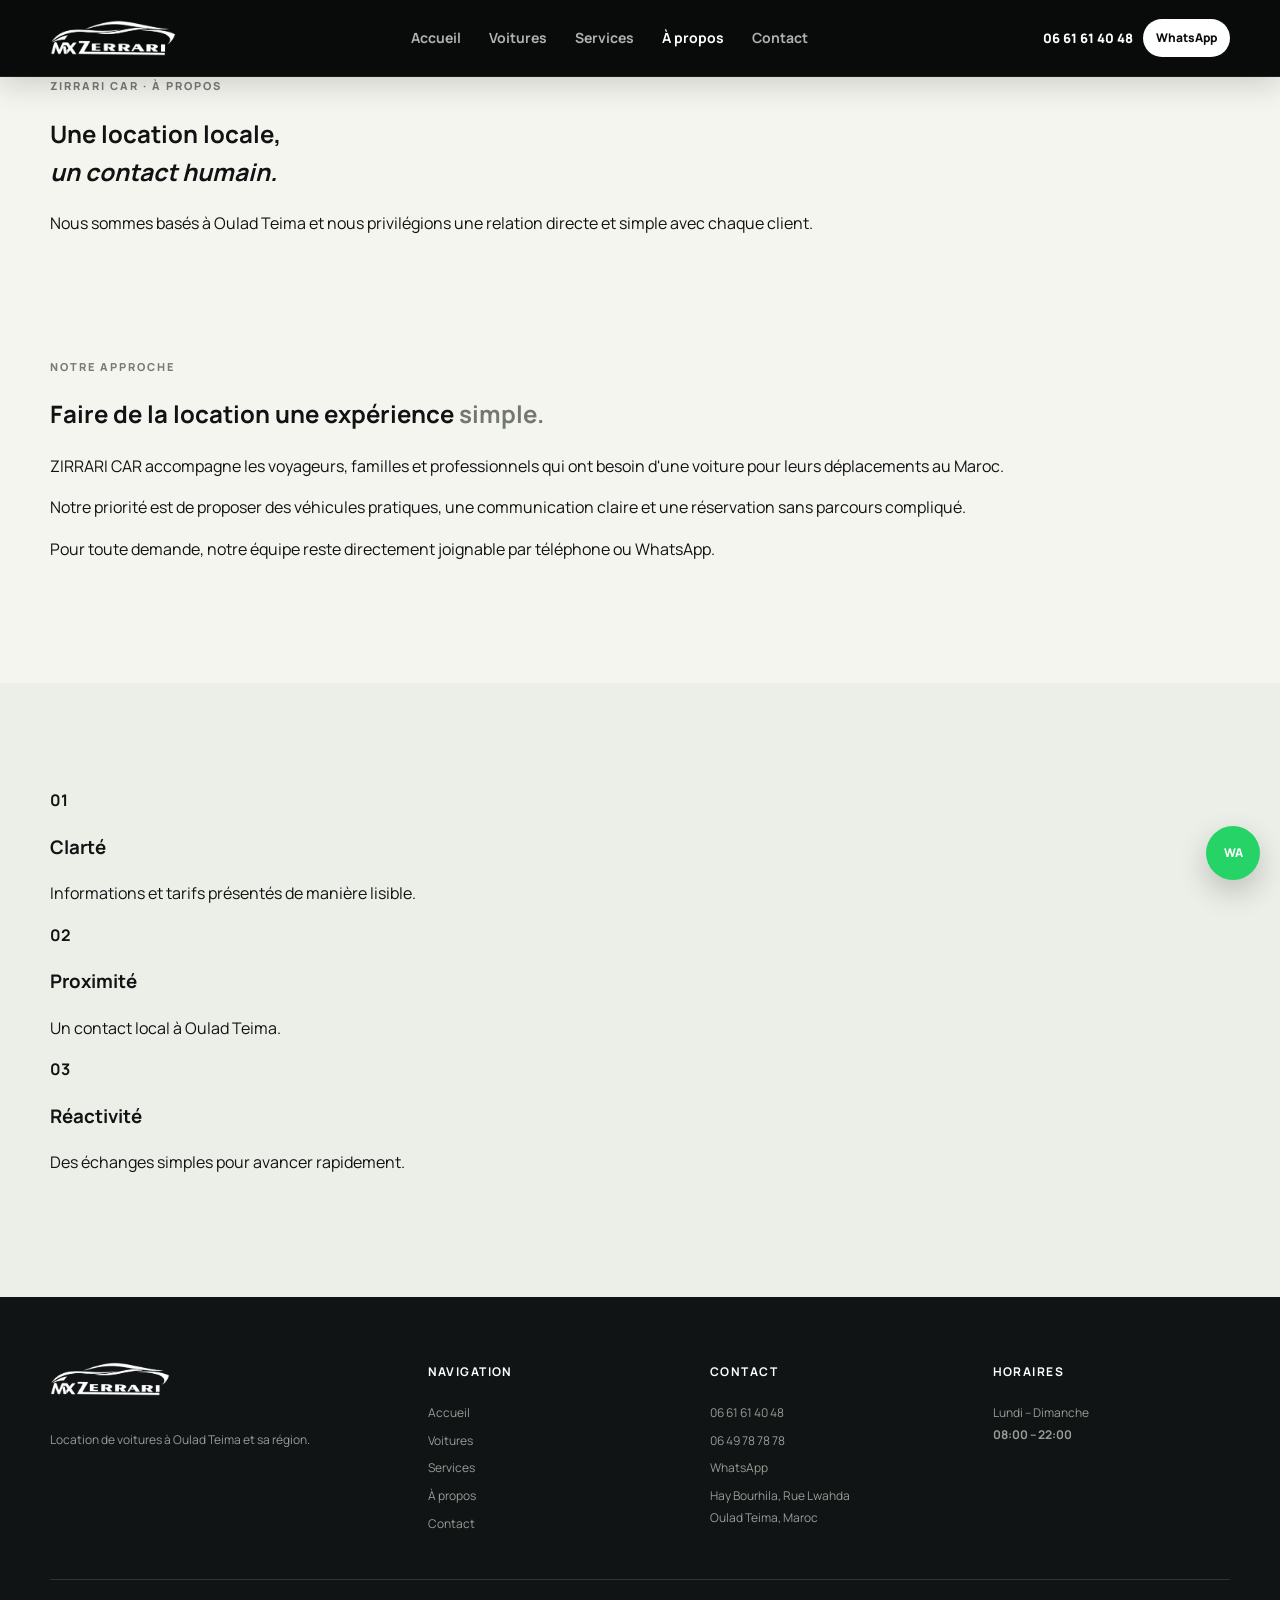
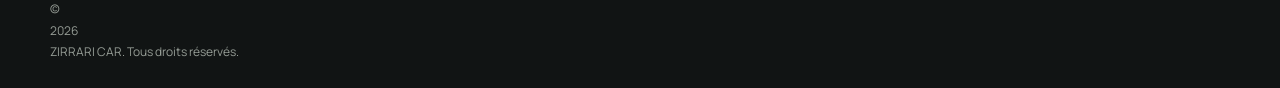
==== a-propos.html @ 87909e3c "Add a-propos.html for ZIRRARI CAR" ====
<!DOCTYPE html>
<html lang="fr"><head><meta charset="utf-8"><meta name="viewport" content="width=device-width,initial-scale=1"><title>ZIRRARI CAR | À propos</title><link rel="icon" href="images/logo.png"><link rel="preconnect" href="https://fonts.googleapis.com"><link rel="preconnect" href="https://fonts.gstatic.com" crossorigin><link href="https://fonts.googleapis.com/css2?family=Manrope:wght@400;500;600;700;800&display=swap" rel="stylesheet"><link rel="stylesheet" href="styles.css"></head>
<body><header class="site-header"><div class="container header-inner"><a class="brand" href="./"><img src="images/logo.png" alt="ZIRRARI CAR" class="logo-img"></a><nav class="nav" id="nav"><a href="./">Accueil</a><a href="voitures.html">Voitures</a><a href="services.html">Services</a><a class="active" href="a-propos.html">À propos</a><a href="contact.html">Contact</a></nav><div class="header-actions"><a class="header-phone" href="tel:+212661614048">06 61 61 40 48</a><a class="wa-mini" href="https://wa.me/212661614048">WhatsApp</a><button class="burger" id="burger" aria-label="Ouvrir le menu" aria-expanded="false"><span></span><span></span><span></span></button></div></div></header>
<main><section class="page-hero"><div class="container"><span class="eyebrow">ZIRRARI CAR · À PROPOS</span><h1>Une location locale,<br><em>un contact humain.</em></h1><p>Nous sommes basés à Oulad Teima et nous privilégions une relation directe et simple avec chaque client.</p></div></section><section class="section"><div class="container about-grid"><div><span class="eyebrow">NOTRE APPROCHE</span><h2>Faire de la location une expérience <em>simple.</em></h2></div><div class="about-copy"><p>ZIRRARI CAR accompagne les voyageurs, familles et professionnels qui ont besoin d'une voiture pour leurs déplacements au Maroc.</p><p>Notre priorité est de proposer des véhicules pratiques, une communication claire et une réservation sans parcours compliqué.</p><p>Pour toute demande, notre équipe reste directement joignable par téléphone ou WhatsApp.</p></div></div></section><section class="section section-soft"><div class="container values-grid"><article class="value-box"><strong>01</strong><h3>Clarté</h3><p>Informations et tarifs présentés de manière lisible.</p></article><article class="value-box"><strong>02</strong><h3>Proximité</h3><p>Un contact local à Oulad Teima.</p></article><article class="value-box"><strong>03</strong><h3>Réactivité</h3><p>Des échanges simples pour avancer rapidement.</p></article></div></section></main>
<footer class="footer"><div class="container footer-grid"><div><img src="images/logo.png" alt="ZIRRARI CAR" class="footer-logo"><p>Location de voitures à Oulad Teima et sa région.</p></div><div><h3>Navigation</h3><a href="./">Accueil</a><a href="voitures.html">Voitures</a><a href="services.html">Services</a><a href="a-propos.html">À propos</a><a href="contact.html">Contact</a></div><div><h3>Contact</h3><a href="tel:+212661614048">06 61 61 40 48</a><a href="tel:+212649787878">06 49 78 78 78</a><a href="https://wa.me/212661614048">WhatsApp</a><span>Hay Bourhila, Rue Lwahda<br>Oulad Teima, Maroc</span></div><div><h3>Horaires</h3><span>Lundi – Dimanche<br><strong>08:00 – 22:00</strong></span></div></div><div class="container footer-bottom"><span>© <span id="year"></span> ZIRRARI CAR. Tous droits réservés.</span></div></footer><a class="fab" href="https://wa.me/212661614048">WA</a><script src="script.js" defer></script></body></html>
---- styles.css ----
:root{--bg:#f5f5f0;--ink:#111313;--muted:#686d69;--card:#fff;--line:#dedfd9;--accent:#c7e84b;--dark:#101313;--max:1180px}*{box-sizing:border-box}html{scroll-behavior:smooth}body{margin:0;font-family:Manrope,Arial,sans-serif;color:var(--ink);background:var(--bg);line-height:1.6}a{color:inherit;text-decoration:none}.container{width:min(var(--max),calc(100% - 40px));margin:auto}.site-header{position:sticky;top:0;z-index:50;background:rgba(245,245,240,.9);backdrop-filter:blur(18px);border-bottom:1px solid rgba(17,19,19,.08)}.header-inner{height:76px;display:flex;align-items:center;justify-content:space-between;gap:24px}.logo-img{width:126px;height:auto;display:block}.nav{display:flex;align-items:center;gap:28px;font-size:14px;font-weight:700}.nav a{color:#5f6460;transition:.2s}.nav a:hover,.nav a.active{color:#111}.header-actions{display:flex;align-items:center;gap:10px}.header-phone{font-size:13px;font-weight:800}.wa-mini{padding:9px 13px;border-radius:999px;background:#111;color:#fff;font-size:12px;font-weight:800}.burger{display:none;border:0;background:transparent;padding:8px}.burger span{display:block;width:24px;height:2px;background:#111;margin:5px}.hero{position:relative;overflow:hidden;background:#e9ebe3;min-height:610px;display:flex;align-items:center}.hero-home:after{content:"";position:absolute;inset:auto -10% -190px;height:330px;background:#daddd3;border-radius:50%;z-index:0}.hero-grid{display:grid;grid-template-columns:48% 52%;align-items:center;position:relative;z-index:2}.hero-copy{padding:72px 0}.eyebrow{display:block;font-size:11px;letter-spacing:.18em;font-weight:800;color:#777c77;margin-bottom:15px}.hero h1{font-size:clamp(42px,5.2vw,76px);line-height:.99;letter-spacing:-.055em;margin:0 0 25px;max-width:700px}.hero h1 em,h2 em{font-style:normal;color:#73786f}.lead{font-size:17px;color:#606560;max-width:560px}.hero-cta{display:flex;gap:12px;flex-wrap:wrap;margin-top:30px}.btn{display:inline-flex;align-items:center;justify-content:center;gap:8px;min-height:48px;padding:0 20px;border-radius:10px;border:1px solid transparent;font-size:13px;font-weight:800;cursor:pointer;transition:transform .2s,background .2s}.btn:hover{transform:translateY(-2px)}.btn-primary{background:#111;color:#fff}.btn-primary:hover{background:#292d2b}.btn-outline{border-color:#aeb2ab;color:#111;background:rgba(255,255,255,.25)}.btn-dark{background:#111;color:#fff}.trust-row{display:flex;gap:18px;flex-wrap:wrap;margin-top:28px;color:#6a706a;font-size:11px;font-weight:700}.hero-visual{height:520px;display:flex;align-items:center;justify-content:center;position:relative}.hero-image-wrap{width:100%;position:relative;z-index:2}.hero-car-img{width:100%;height:auto;max-height:420px;object-fit:contain;display:block;filter:drop-shadow(0 25px 25px rgba(0,0,0,.18));animation:float 5s ease-in-out infinite}.hero-glow{position:absolute;width:420px;height:420px;border-radius:50%;background:rgba(255,255,255,.75);filter:blur(2px)}.hero-badge{position:absolute;right:4%;bottom:60px;z-index:3;background:#fff;padding:14px 18px;border-radius:14px;box-shadow:0 18px 45px rgba(0,0,0,.12)}.hero-badge strong,.hero-badge span{display:block}.hero-badge strong{font-size:14px}.hero-badge span{font-size:10px;color:#747974;margin-top:2px}.booking-bar-section{position:relative;z-index:5;margin-top:-42px}.booking-bar{background:#fff;border:1px solid #e0e1db;border-radius:18px;box-shadow:0 18px 50px rgba(20,25,20,.12);padding:20px;display:grid;grid-template-columns:210px 1fr;gap:20px;align-items:center}.booking-intro strong{font-size:17px}.booking-form{display:grid;grid-template-columns:1fr 1fr 1fr auto;gap:10px}.field{display:flex;flex-direction:column;gap:6px}.field label{font-size:10px;text-transform:uppercase;letter-spacing:.08em;font-weight:800;color:#777b77}.field input,.field select,.field textarea{width:100%;border:1px solid #d9dad4;background:#fafaf7;border-radius:9px;min-height:46px;padding:0 12px;font:inherit;font-size:13px;color:#222;outline:none}.field textarea{padding-top:12px}.section{padding:105px 0}.section-soft{background:#eceee8}.section-dark{background:#111414;color:#fff}.section-head{margin-bottom:38px}.section-head-row{display:flex;justify-content:space-between;align-items:end;gap:30px}.section-head h2{font-size:clamp(34px,4vw,56px);line-height:1.02;letter-spacing:-.045em;margin:0 0 12px}.section-head p{color:#747974;margin:0}.center{text-align:center}.text-link{font-weight:800;font-size:13px;border-bottom:1px solid #999;padding-bottom:5px}.car-grid{display:grid;grid-template-columns:repeat(3,1fr);gap:18px}.car-card{background:#fff;border:1px solid #e1e2dc;border-radius:18px;overflow:hidden;transition:.25s;box-shadow:0 5px 20px rgba(0,0,0,.03)}.car-card:hover{transform:translateY(-5px);box-shadow:0 18px 40px rgba(0,0,0,.09)}.car-media{height:245px;background:#eef0e9;position:relative;display:flex;align-items:center;justify-content:center;overflow:hidden}.car-media img{width:100%;height:100%;object-fit:contain;padding:18px;display:block}.badge{position:absolute;top:14px;left:14px;background:#111;color:#fff;border-radius:999px;padding:6px 9px;font-size:9px;font-weight:800}.car-body{padding:20px}.car-body h3{font-size:21px;margin:0 0 13px;letter-spacing:-.02em}.specs{display:flex;flex-wrap:wrap;gap:8px;list-style:none;padding:0;margin:0 0 22px}.specs li{font-size:10px;color:#777c77;background:#f1f2ed;border-radius:999px;padding:6px 9px}.ic{width:15px;height:15px;fill:none;stroke:currentColor;stroke-width:1.8;vertical-align:middle}.car-foot{display:flex;align-items:end;justify-content:space-between;gap:10px;border-top:1px solid #ecece7;padding-top:16px}.price{margin:0;font-size:12px}.price strong{font-size:21px}.price span{color:#777}.total{font-size:10px;color:#777;margin:3px 0 0}.results{margin:16px 0 0;font-size:12px;color:#777}.results button{border:0;background:none;text-decoration:underline;cursor:pointer}.feature-grid{display:grid;grid-template-columns:repeat(4,1fr);gap:14px}.feature-card{background:#fff;border:1px solid #dedfd9;border-radius:16px;padding:25px;min-height:210px}.feature-num{font-size:11px;font-weight:800;color:#9da19a;margin-bottom:40px}.feature-card h3{font-size:18px;margin:0 0 8px}.feature-card p{font-size:13px;color:#707570;margin:0}.split-process{display:grid;grid-template-columns:38% 1fr;gap:100px}.section-dark .eyebrow{color:#929891}.section-dark h2{font-size:clamp(36px,4.5vw,58px);line-height:1;letter-spacing:-.04em}.section-dark p{color:#a4aaa4}.steps{list-style:none;margin:0;padding:0}.steps li{display:grid;grid-template-columns:54px 1fr;gap:20px;padding:22px 0;border-top:1px solid #333837}.steps li:last-child{border-bottom:1px solid #333837}.steps li>span{color:#c7e84b;font-size:12px;font-weight:800}.steps h3{margin:0 0 4px;font-size:18px}.steps p{margin:0;font-size:13px}.review-grid{display:grid;grid-template-columns:repeat(3,1fr);gap:16px}.review-card{background:#fff;border:1px solid #e1e2dc;border-radius:16px;padding:25px}.stars{letter-spacing:3px;font-size:12px;margin-bottom:18px}.review-card p{font-size:14px;color:#606560;min-height:75px}.review-card strong,.review-card span{display:block}.review-card strong{font-size:13px}.review-card span{font-size:11px;color:#888}.cta-section{padding:30px 0 100px}.cta-box{background:#c7e84b;border-radius:22px;padding:45px 50px;display:flex;justify-content:space-between;align-items:center;gap:30px}.cta-box h2{font-size:clamp(28px,4vw,46px);line-height:1.05;letter-spacing:-.04em;margin:0;max-width:650px}.footer{background:#111414;color:#fff;padding:65px 0 25px}.footer-grid{display:grid;grid-template-columns:1.4fr 1fr 1fr 1fr;gap:45px}.footer-logo{width:120px;filter:brightness(0) invert(1);margin-bottom:15px}.footer p,.footer a,.footer span{display:block;color:#969d96;font-size:12px;line-height:1.8}.footer h3{font-size:12px;text-transform:uppercase;letter-spacing:.12em;margin:0 0 15px}.footer a:hover{color:#c7e84b}.footer-grid>div{display:flex;flex-direction:column;gap:6px}.footer-bottom{border-top:1px solid #303432;margin-top:45px;padding-top:18px;display:flex;justify-content:space-between;color:#747a74;font-size:10px}.fab{position:fixed;right:20px;bottom:20px;width:54px;height:54px;border-radius:50%;background:#25d366;color:#fff;display:flex;align-items:center;justify-content:center;font-size:12px;font-weight:900;box-shadow:0 12px 30px rgba(0,0,0,.2);z-index:40}.reveal{opacity:0;transform:translateY(18px);transition:opacity .65s ease,transform .65s ease}.reveal.visible{opacity:1;transform:none}.reveal-delay{transition-delay:.12s}@keyframes float{0%,100%{transform:translateY(0)}50%{transform:translateY(-9px)}}@media(max-width:900px){.nav{gap:15px}.header-phone{display:none}.booking-bar{grid-template-columns:1fr}.car-grid,.review-grid{grid-template-columns:repeat(2,1fr)}.feature-grid{grid-template-columns:repeat(2,1fr)}.split-process{grid-template-columns:1fr;gap:45px}.footer-grid{grid-template-columns:repeat(2,1fr)}}@media(max-width:700px){.container{width:min(100% - 28px,var(--max))}.header-inner{height:68px}.burger{display:block}.nav{position:absolute;top:68px;left:14px;right:14px;background:#fff;border:1px solid #ddd;border-radius:14px;padding:10px;display:none;flex-direction:column;align-items:stretch;box-shadow:0 18px 40px rgba(0,0,0,.12)}.nav.open{display:flex}.nav a{padding:12px}.wa-mini{display:none}.hero{min-height:auto}.hero-grid{grid-template-columns:1fr}.hero-copy{padding:65px 0 20px}.hero h1{font-size:48px}.hero-visual{height:300px}.hero-car-img{max-height:260px}.hero-badge{bottom:10px;right:0}.booking-bar-section{margin-top:-20px}.booking-form{grid-template-columns:1fr 1fr}.booking-form .btn{grid-column:1/-1}.section{padding:75px 0}.section-head-row{align-items:start;flex-direction:column}.car-grid,.review-grid,.feature-grid,.footer-grid{grid-template-columns:1fr}.car-media{height:230px}.cta-box{padding:30px 24px;align-items:flex-start;flex-direction:column}.footer-bottom{flex-direction:column;gap:6px}.trust-row{gap:10px;font-size:10px}}
/* HRS CAR cinematic hero motion */
.hero-home{isolation:isolate;background:radial-gradient(circle at 72% 48%,rgba(255,255,255,.96) 0 13%,rgba(255,255,255,0) 39%),linear-gradient(120deg,#eef0e9 0%,#e5e8df 52%,#dfe3d8 100%)}
.hero-home:before{content:"";position:absolute;inset:0;background-image:linear-gradient(rgba(17,19,19,.045) 1px,transparent 1px),linear-gradient(90deg,rgba(17,19,19,.045) 1px,transparent 1px);background-size:72px 72px;mask-image:linear-gradient(to right,rgba(0,0,0,.65),transparent 76%);pointer-events:none;animation:gridDrift 18s linear infinite}
 .hero-home:after{background:linear-gradient(90deg,rgba(255,255,255,0),rgba(255,255,255,.72),rgba(255,255,255,0));height:1px;bottom:21%;left:15%;right:15%;border-radius:0;transform:translateX(-35%);animation:lightSweep 8s ease-in-out infinite;z-index:1}
.hero-shape{position:absolute;border-radius:50%;pointer-events:none;filter:blur(1px);z-index:0}.hero-shape-one{width:360px;height:360px;right:14%;top:-120px;background:rgba(199,232,75,.18);animation:orbFloat 9s ease-in-out infinite}.hero-shape-two{width:180px;height:180px;left:5%;bottom:34px;border:1px solid rgba(17,19,19,.09);background:rgba(255,255,255,.26);animation:orbFloat 7s ease-in-out infinite reverse}
.hero-copy{animation:heroTextIn .85s cubic-bezier(.2,.75,.2,1) both}.hero-visual{animation:heroVisualIn 1s cubic-bezier(.2,.75,.2,1) .08s both}.hero-image-wrap{transform-origin:center center;animation:carBreath 6s ease-in-out 1s infinite}.hero-glow{animation:glowPulse 4.5s ease-in-out infinite}.hero-badge{animation:badgeFloat 5s ease-in-out 1.2s infinite}.hero-cta .btn{position:relative;overflow:hidden}.hero-cta .btn:after{content:"";position:absolute;top:-40%;left:-60%;width:35%;height:180%;background:rgba(255,255,255,.25);transform:rotate(18deg);animation:buttonSheen 5.5s ease-in-out 2.2s infinite}.trust-row span{transition:transform .25s ease}.trust-row span:hover{transform:translateY(-2px)}
@keyframes heroTextIn{from{opacity:0;transform:translateY(28px)}to{opacity:1;transform:translateY(0)}}@keyframes heroVisualIn{from{opacity:0;transform:translateX(36px) scale(.96)}to{opacity:1;transform:translateX(0) scale(1)}}@keyframes carBreath{0%,100%{transform:translateY(0) scale(1)}50%{transform:translateY(-5px) scale(1.012)}}@keyframes glowPulse{0%,100%{transform:scale(.94);opacity:.64}50%{transform:scale(1.06);opacity:.88}}@keyframes badgeFloat{0%,100%{transform:translateY(0)}50%{transform:translateY(-7px)}}@keyframes orbFloat{0%,100%{transform:translate3d(0,0,0)}50%{transform:translate3d(15px,16px,0)}}@keyframes gridDrift{from{background-position:0 0,0 0}to{background-position:72px 36px,36px 72px}}@keyframes lightSweep{0%,22%{opacity:0;transform:translateX(-45%)}43%,64%{opacity:.8;transform:translateX(45%)}85%,100%{opacity:0;transform:translateX(115%)}}@keyframes buttonSheen{0%,60%{left:-70%}80%,100%{left:140%}}
@media(max-width:700px){.hero-home:before{background-size:48px 48px;mask-image:linear-gradient(to bottom,rgba(0,0,0,.5),transparent 62%)}.hero-shape-one{width:220px;height:220px;right:-80px;top:40px}.hero-shape-two{width:110px;height:110px;left:-35px;bottom:20px}.hero-home:after{bottom:29%;inset-left:10%;inset-right:10%}}
@media(prefers-reduced-motion:reduce){html{scroll-behavior:auto}.hero-home:before,.hero-home:after,.hero-shape-one,.hero-shape-two,.hero-copy,.hero-visual,.hero-image-wrap,.hero-car-img,.hero-glow,.hero-badge,.hero-cta .btn:after{animation:none!important}.reveal{transition:none}}

/* === ZIRRARI CAR visual update === */
.site-header{background:#090b0b;border-bottom:1px solid rgba(255,255,255,.08);box-shadow:0 8px 30px rgba(0,0,0,.16)}
.nav a{color:rgba(255,255,255,.68)}.nav a:hover,.nav a.active{color:#fff}.header-phone{color:#fff}.logo-img{filter:brightness(0) invert(1);transition:transform .25s ease,filter .25s ease}.brand:hover .logo-img{transform:scale(1.025)}.wa-mini{background:#fff;color:#0b0d0d}.burger span{background:#fff}
.car-card{background:#111414;color:#fff;border-color:#2b302d;box-shadow:0 8px 26px rgba(0,0,0,.07)}.car-card:hover{box-shadow:0 22px 50px rgba(0,0,0,.2);border-color:#414740}.car-media{background:linear-gradient(145deg,#191c1b,#0e1010);border-bottom:1px solid #292d2b}.car-media img{filter:drop-shadow(0 20px 16px rgba(0,0,0,.3));transition:transform .45s cubic-bezier(.2,.75,.2,1);padding:14px}.car-card:hover .car-media img{transform:scale(1.055)}.car-body h3{color:#fff}.specs li{background:#232724;color:#c6cbc5}.car-foot{border-top-color:#2a2f2c}.price strong{color:#fff}.price span,.total{color:#9da49d}.badge{background:#c7e84b;color:#111}.car-card .btn-dark{background:#fff;color:#111}.car-card .btn-dark:hover{background:#c7e84b}
.hero-image-wrap{position:relative;will-change:transform}.hero-car-img{position:relative;z-index:3;animation:carDrive 6s cubic-bezier(.45,.05,.55,.95) infinite}.hero-road{position:absolute;left:4%;right:3%;bottom:57px;height:48px;z-index:1;overflow:hidden;transform:perspective(160px) rotateX(55deg);transform-origin:bottom;background:linear-gradient(to bottom,transparent 0 35%,rgba(17,19,19,.07) 36% 38%,transparent 39%)}.hero-road span{position:absolute;width:90px;height:4px;border-radius:999px;background:rgba(17,19,19,.18);right:-120px;animation:roadMove 1.15s linear infinite}.hero-road span:nth-child(1){top:20px}.hero-road span:nth-child(2){top:30px;animation-delay:.35s}.hero-road span:nth-child(3){top:40px;animation-delay:.7s}.hero-road span:nth-child(4){top:10px;animation-delay:.95s}.speed-line{position:absolute;height:2px;border-radius:999px;background:rgba(17,19,19,.13);z-index:2;right:18%;opacity:0}.speed-line-1{width:105px;top:42%;animation:speedTrail 2s ease-out 1s infinite}.speed-line-2{width:70px;top:49%;right:13%;animation:speedTrail 2s ease-out 1.35s infinite}.speed-line-3{width:44px;top:56%;right:22%;animation:speedTrail 2s ease-out 1.7s infinite}
@keyframes carDrive{0%,10%{transform:translateX(0)}25%{transform:translateX(7px)}40%{transform:translateX(-5px)}55%{transform:translateX(5px)}70%{transform:translateX(-3px)}90%,100%{transform:translateX(0)}}@keyframes roadMove{from{transform:translateX(0);opacity:0}15%{opacity:.75}to{transform:translateX(-520px);opacity:0}}@keyframes speedTrail{0%{transform:translateX(35px);opacity:0}20%{opacity:.7}100%{transform:translateX(-140px);opacity:0}}
.map-section{padding:25px 0 105px;background:#f5f5f0}.map-head{margin-bottom:25px}.map-card{position:relative;height:420px;border-radius:20px;overflow:hidden;background:#dfe2dc;border:1px solid #d5d8d1;box-shadow:0 18px 50px rgba(0,0,0,.1)}.map-card iframe{width:100%;height:100%;border:0;display:block;filter:saturate(.8) contrast(.96)}.map-overlay{position:absolute;left:18px;bottom:18px;background:rgba(17,20,20,.92);color:#fff;padding:14px 17px;border-radius:12px;box-shadow:0 10px 25px rgba(0,0,0,.18)}.map-overlay strong,.map-overlay span{display:block}.map-overlay strong{font-size:13px}.map-overlay span{font-size:10px;color:#aab0aa;margin-top:2px}
@media(max-width:700px){.nav{background:#0d1010;border-color:#252a27}.nav a{color:rgba(255,255,255,.78)}.nav a:hover,.nav a.active{color:#fff}.hero-road{bottom:42px;left:0;right:0}.hero-car-img{animation-duration:5s}.map-card{height:330px}.map-overlay{left:12px;right:12px;bottom:12px}.speed-line{right:12%}}
@media(prefers-reduced-motion:reduce){.hero-car-img,.hero-road span,.speed-line{animation:none!important}.car-card:hover .car-media img{transform:none}}
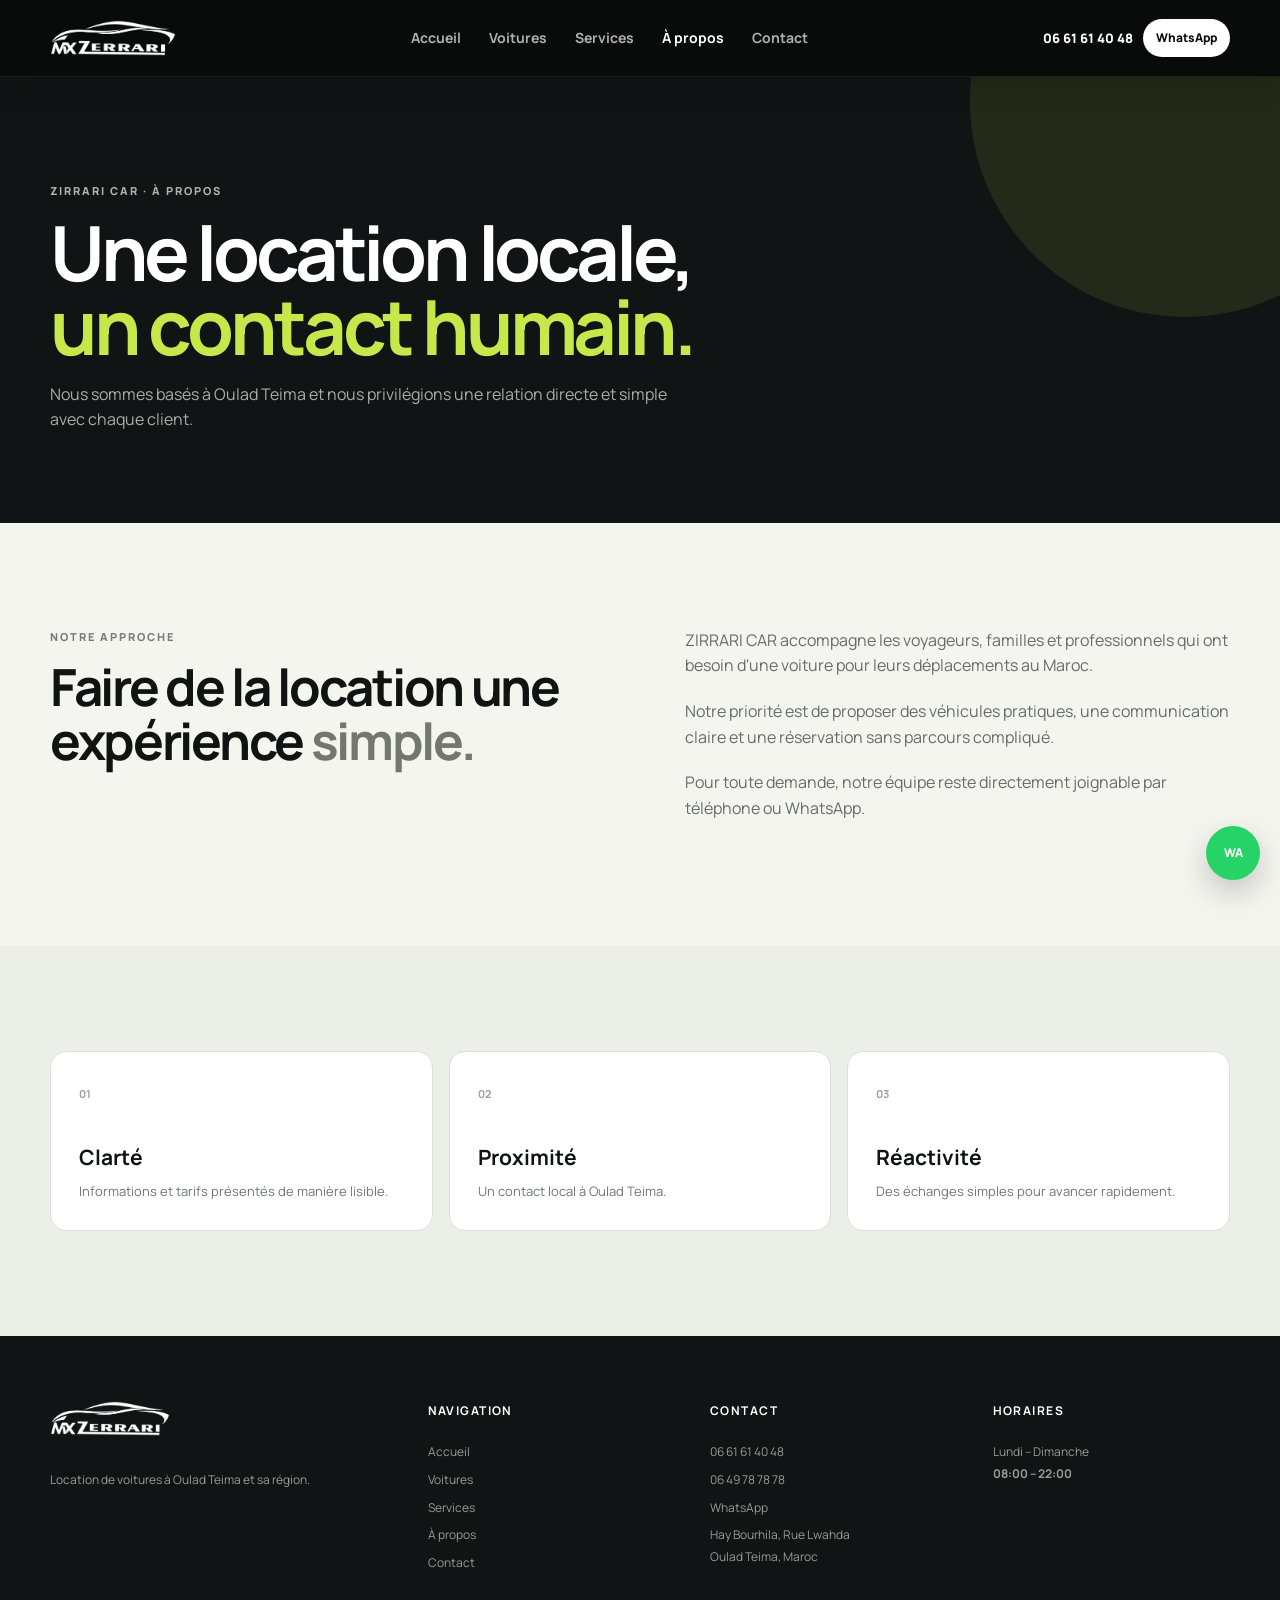
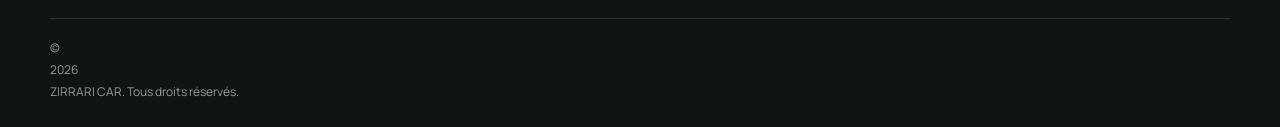
==== commit b0e20bd6: "Force fresh CSS and JS assets for GitHub Pages" ====
--- a/a-propos.html
+++ b/a-propos.html
@@ -1,5 +1,5 @@
 <!DOCTYPE html>
-<html lang="fr"><head><meta charset="utf-8"><meta name="viewport" content="width=device-width,initial-scale=1"><title>ZIRRARI CAR | À propos</title><link rel="icon" href="images/logo.png"><link rel="preconnect" href="https://fonts.googleapis.com"><link rel="preconnect" href="https://fonts.gstatic.com" crossorigin><link href="https://fonts.googleapis.com/css2?family=Manrope:wght@400;500;600;700;800&display=swap" rel="stylesheet"><link rel="stylesheet" href="styles.css"></head>
+<html lang="fr"><head><meta charset="utf-8"><meta name="viewport" content="width=device-width,initial-scale=1"><title>ZIRRARI CAR | À propos</title><link rel="icon" href="images/logo.png"><link rel="preconnect" href="https://fonts.googleapis.com"><link rel="preconnect" href="https://fonts.gstatic.com" crossorigin><link href="https://fonts.googleapis.com/css2?family=Manrope:wght@400;500;600;700;800&display=swap" rel="stylesheet"><link rel="stylesheet" href="styles.css?v=20261002"></head>
 <body><header class="site-header"><div class="container header-inner"><a class="brand" href="./"><img src="images/logo.png" alt="ZIRRARI CAR" class="logo-img"></a><nav class="nav" id="nav"><a href="./">Accueil</a><a href="voitures.html">Voitures</a><a href="services.html">Services</a><a class="active" href="a-propos.html">À propos</a><a href="contact.html">Contact</a></nav><div class="header-actions"><a class="header-phone" href="tel:+212661614048">06 61 61 40 48</a><a class="wa-mini" href="https://wa.me/212661614048">WhatsApp</a><button class="burger" id="burger" aria-label="Ouvrir le menu" aria-expanded="false"><span></span><span></span><span></span></button></div></div></header>
 <main><section class="page-hero"><div class="container"><span class="eyebrow">ZIRRARI CAR · À PROPOS</span><h1>Une location locale,<br><em>un contact humain.</em></h1><p>Nous sommes basés à Oulad Teima et nous privilégions une relation directe et simple avec chaque client.</p></div></section><section class="section"><div class="container about-grid"><div><span class="eyebrow">NOTRE APPROCHE</span><h2>Faire de la location une expérience <em>simple.</em></h2></div><div class="about-copy"><p>ZIRRARI CAR accompagne les voyageurs, familles et professionnels qui ont besoin d'une voiture pour leurs déplacements au Maroc.</p><p>Notre priorité est de proposer des véhicules pratiques, une communication claire et une réservation sans parcours compliqué.</p><p>Pour toute demande, notre équipe reste directement joignable par téléphone ou WhatsApp.</p></div></div></section><section class="section section-soft"><div class="container values-grid"><article class="value-box"><strong>01</strong><h3>Clarté</h3><p>Informations et tarifs présentés de manière lisible.</p></article><article class="value-box"><strong>02</strong><h3>Proximité</h3><p>Un contact local à Oulad Teima.</p></article><article class="value-box"><strong>03</strong><h3>Réactivité</h3><p>Des échanges simples pour avancer rapidement.</p></article></div></section></main>
-<footer class="footer"><div class="container footer-grid"><div><img src="images/logo.png" alt="ZIRRARI CAR" class="footer-logo"><p>Location de voitures à Oulad Teima et sa région.</p></div><div><h3>Navigation</h3><a href="./">Accueil</a><a href="voitures.html">Voitures</a><a href="services.html">Services</a><a href="a-propos.html">À propos</a><a href="contact.html">Contact</a></div><div><h3>Contact</h3><a href="tel:+212661614048">06 61 61 40 48</a><a href="tel:+212649787878">06 49 78 78 78</a><a href="https://wa.me/212661614048">WhatsApp</a><span>Hay Bourhila, Rue Lwahda<br>Oulad Teima, Maroc</span></div><div><h3>Horaires</h3><span>Lundi – Dimanche<br><strong>08:00 – 22:00</strong></span></div></div><div class="container footer-bottom"><span>© <span id="year"></span> ZIRRARI CAR. Tous droits réservés.</span></div></footer><a class="fab" href="https://wa.me/212661614048">WA</a><script src="script.js" defer></script></body></html>+<footer class="footer"><div class="container footer-grid"><div><img src="images/logo.png" alt="ZIRRARI CAR" class="footer-logo"><p>Location de voitures à Oulad Teima et sa région.</p></div><div><h3>Navigation</h3><a href="./">Accueil</a><a href="voitures.html">Voitures</a><a href="services.html">Services</a><a href="a-propos.html">À propos</a><a href="contact.html">Contact</a></div><div><h3>Contact</h3><a href="tel:+212661614048">06 61 61 40 48</a><a href="tel:+212649787878">06 49 78 78 78</a><a href="https://wa.me/212661614048">WhatsApp</a><span>Hay Bourhila, Rue Lwahda<br>Oulad Teima, Maroc</span></div><div><h3>Horaires</h3><span>Lundi – Dimanche<br><strong>08:00 – 22:00</strong></span></div></div><div class="container footer-bottom"><span>© <span id="year"></span> ZIRRARI CAR. Tous droits réservés.</span></div></footer><a class="fab" href="https://wa.me/212661614048">WA</a><script src="script.js?v=20261002" defer></script></body></html>
--- a/styles.css
+++ b/styles.css
@@ -18,3 +18,40 @@
 .map-section{padding:25px 0 105px;background:#f5f5f0}.map-head{margin-bottom:25px}.map-card{position:relative;height:420px;border-radius:20px;overflow:hidden;background:#dfe2dc;border:1px solid #d5d8d1;box-shadow:0 18px 50px rgba(0,0,0,.1)}.map-card iframe{width:100%;height:100%;border:0;display:block;filter:saturate(.8) contrast(.96)}.map-overlay{position:absolute;left:18px;bottom:18px;background:rgba(17,20,20,.92);color:#fff;padding:14px 17px;border-radius:12px;box-shadow:0 10px 25px rgba(0,0,0,.18)}.map-overlay strong,.map-overlay span{display:block}.map-overlay strong{font-size:13px}.map-overlay span{font-size:10px;color:#aab0aa;margin-top:2px}
 @media(max-width:700px){.nav{background:#0d1010;border-color:#252a27}.nav a{color:rgba(255,255,255,.78)}.nav a:hover,.nav a.active{color:#fff}.hero-road{bottom:42px;left:0;right:0}.hero-car-img{animation-duration:5s}.map-card{height:330px}.map-overlay{left:12px;right:12px;bottom:12px}.speed-line{right:12%}}
 @media(prefers-reduced-motion:reduce){.hero-car-img,.hero-road span,.speed-line{animation:none!important}.car-card:hover .car-media img{transform:none}}
+
+/* === Internal pages === */
+.page-hero{background:#111414;color:#fff;padding:105px 0 90px;position:relative;overflow:hidden}.page-hero:before{content:"";position:absolute;width:430px;height:430px;border-radius:50%;right:-120px;top:-190px;background:rgba(199,232,75,.10);animation:orbFloat 10s ease-in-out infinite}.page-hero .container{position:relative;z-index:1}.page-hero .eyebrow{color:#aeb5ae}.page-hero h1{font-size:clamp(44px,6vw,76px);line-height:.98;letter-spacing:-.055em;margin:0 0 18px}.page-hero h1 em{font-style:normal;color:#c7e84b}.page-hero p{max-width:620px;color:#a8aea8;font-size:16px;margin:0}.fleet-toolbar{display:flex;align-items:end;justify-content:space-between;gap:25px;margin-bottom:38px}.fleet-toolbar h2{font-size:42px;line-height:1;margin:0}.fleet-toolbar .eyebrow{margin-bottom:9px}.service-grid{display:grid;grid-template-columns:repeat(2,1fr);gap:16px}.service-card{background:#111414;color:#fff;border:1px solid #2b302d;border-radius:18px;padding:32px;min-height:270px;position:relative;overflow:hidden;transition:transform .25s,box-shadow .25s}.service-card:after{content:"";position:absolute;width:130px;height:130px;border-radius:50%;right:-45px;bottom:-45px;background:rgba(199,232,75,.08)}.service-card:hover{transform:translateY(-5px);box-shadow:0 20px 45px rgba(0,0,0,.13)}.service-card>span{color:#c7e84b;font-size:11px;font-weight:800}.service-card h2{font-size:28px;line-height:1.1;margin:48px 0 12px;max-width:420px}.service-card p{color:#a3aaa3;max-width:500px;font-size:13px}.about-grid{display:grid;grid-template-columns:1fr 1fr;gap:90px;align-items:start}.about-grid h2{font-size:clamp(34px,4vw,54px);line-height:1.05;letter-spacing:-.045em;margin:0}.about-grid h2 em{font-style:normal;color:#73786f}.about-copy{font-size:16px;color:#676c67}.about-copy p{margin:0 0 20px}.values-grid{display:grid;grid-template-columns:repeat(3,1fr);gap:16px}.value-box{background:#fff;border:1px solid #dedfd9;border-radius:16px;padding:28px;min-height:180px}.value-box strong{color:#9ca29b;font-size:11px}.value-box h3{font-size:21px;margin:35px 0 7px}.value-box p{font-size:13px;color:#717671;margin:0}.contact-grid{display:grid;grid-template-columns:1fr 1fr;gap:25px}.contact-info,.contact-panel{border-radius:18px;padding:34px;border:1px solid #dedfd9;background:#fff}.contact-info h2,.contact-panel h2{font-size:36px;line-height:1.05;margin:0 0 28px;letter-spacing:-.035em}.contact-link{display:block;font-size:18px;font-weight:800;margin:11px 0}.contact-info p{font-size:13px;color:#717671;margin:24px 0}.contact-panel{background:#111414;color:#fff;border-color:#2b302d}.contact-panel .eyebrow{color:#9ca39c}.contact-panel h2 em{color:#c7e84b;font-style:normal}.contact-hours{border-top:1px solid #313633;border-bottom:1px solid #313633;margin:30px 0;padding:18px 0}.contact-hours div{display:flex;justify-content:space-between;gap:20px;padding:7px 0}.contact-hours strong{font-size:13px}.contact-hours span{font-size:12px;color:#9ea49e}.contact-panel>p{color:#a1a7a1;font-size:13px;max-width:500px}.map-section{padding:25px 0 105px;background:#f5f5f0}.map-card{height:420px;position:relative;border-radius:20px;overflow:hidden;background:#dfe2dc;border:1px solid #d5d8d1;box-shadow:0 18px 50px rgba(0,0,0,.1)}.map-card iframe{width:100%;height:100%;border:0;display:block}.map-overlay{position:absolute;left:18px;bottom:18px;background:rgba(17,20,20,.92);color:#fff;padding:14px 17px;border-radius:12px;box-shadow:0 10px 25px rgba(0,0,0,.18)}.map-overlay strong,.map-overlay span{display:block}.map-overlay strong{font-size:13px}.map-overlay span{font-size:10px;color:#aab0aa;margin-top:2px}
+@media(max-width:700px){.page-hero{padding:75px 0 65px}.fleet-toolbar,.contact-grid,.about-grid{display:grid;grid-template-columns:1fr}.fleet-toolbar{align-items:start}.fleet-toolbar h2{font-size:34px}.service-grid,.values-grid{grid-template-columns:1fr}.service-card{min-height:230px}.service-card h2{margin-top:35px}.contact-info h2,.contact-panel h2{font-size:30px}.map-card{height:330px}}
+
+/* Mobile fleet: 2-column grid + testimonial carousel */
+@media(max-width:700px){
+  .home-cars,.car-grid{grid-template-columns:repeat(2,minmax(0,1fr));gap:10px}
+  .home-cars .car-card,.car-grid .car-card{border-radius:14px}
+  .home-cars .car-media,.car-grid .car-media{height:150px}
+  .home-cars .car-media img,.car-grid .car-media img{padding:8px}
+  .home-cars .car-body,.car-grid .car-body{padding:12px}
+  .home-cars .car-body h3,.car-grid .car-body h3{font-size:15px;margin-bottom:9px}
+  .home-cars .specs,.car-grid .specs{gap:4px;margin-bottom:12px}
+  .home-cars .specs li,.car-grid .specs li{font-size:8px;padding:4px 6px}
+  .home-cars .car-foot,.car-grid .car-foot{display:block;padding-top:10px}
+  .home-cars .price strong,.car-grid .price strong{font-size:16px}
+  .home-cars .price,.car-grid .price{font-size:9px;margin-bottom:9px}
+  .home-cars .btn,.car-grid .btn{width:100%;min-height:38px;padding:0 8px;font-size:10px;border-radius:8px}
+  .review-grid{display:flex;gap:12px;overflow-x:auto;overflow-y:hidden;scroll-snap-type:x mandatory;scroll-behavior:smooth;padding:4px 2px 12px;margin-right:-14px;padding-right:14px;-ms-overflow-style:none;scrollbar-width:none}
+  .review-grid::-webkit-scrollbar{display:none}
+  .review-grid .review-card{flex:0 0 86%;scroll-snap-align:start;scroll-snap-stop:always;min-height:220px}
+  .review-card p{min-height:0;margin-bottom:22px}
+}
+
+/* === Vehicle detail page === */
+.vehicle-hero{background:#eef0e9;padding:70px 0 85px;position:relative;overflow:hidden}.vehicle-hero:after{content:"";position:absolute;right:-140px;bottom:-220px;width:520px;height:520px;border-radius:50%;background:rgba(199,232,75,.14)}.vehicle-hero-grid{display:grid;grid-template-columns:1.08fr .92fr;gap:60px;align-items:center;position:relative;z-index:1}.vehicle-photo{height:450px;border-radius:22px;overflow:hidden;background:#151817;border:1px solid #292e2b;position:relative;display:flex;align-items:center;justify-content:center}.vehicle-photo-inner{width:100%;height:100%;display:flex;align-items:center;justify-content:center}.vehicle-photo img{width:100%;height:100%;object-fit:contain;padding:25px;filter:drop-shadow(0 25px 20px rgba(0,0,0,.26))}.vehicle-summary .eyebrow{color:#717771}.vehicle-summary h1{font-size:clamp(44px,5vw,68px);line-height:.98;letter-spacing:-.055em;margin:0 0 22px}.vehicle-rate{display:flex;align-items:baseline;gap:7px;margin-bottom:22px;color:#676d67}.vehicle-rate strong{font-size:28px;color:#111}.vehicle-rate span{font-size:12px}.vehicle-spec-list{display:flex;flex-wrap:wrap;gap:8px;list-style:none;padding:0;margin:0 0 23px}.vehicle-spec-list li{background:#fff;border:1px solid #dfe1db;padding:9px 11px;border-radius:999px;font-size:11px;color:#656b65}.vehicle-summary>p{font-size:15px;line-height:1.8;color:#676d67;max-width:590px;margin:0 0 28px}.estimate-section{padding-top:80px}.estimate-card{max-width:900px;margin:0 auto;background:#fff;border:1px solid #dedfd9;border-radius:20px;padding:24px;box-shadow:0 14px 35px rgba(0,0,0,.06)}.duration-buttons{display:grid;grid-template-columns:repeat(5,1fr);gap:8px;margin-bottom:22px}.duration-buttons button{border:1px solid #d9dbd5;background:#f6f7f2;border-radius:10px;min-height:44px;font:inherit;font-size:12px;font-weight:800;cursor:pointer;color:#5e645f;transition:.2s}.duration-buttons button.active,.duration-buttons button:hover{background:#111414;color:#fff;border-color:#111414}.estimate-row{display:grid;grid-template-columns:1fr 1fr 1fr;gap:15px;padding:18px 0;border-top:1px solid #ebebe6;border-bottom:1px solid #ebebe6;margin-bottom:18px}.estimate-row>div{display:flex;flex-direction:column;gap:7px}.estimate-row span,.estimate-row label{font-size:10px;text-transform:uppercase;letter-spacing:.08em;color:#7b807b;font-weight:800}.estimate-row strong{font-size:20px}.estimate-row input{min-height:45px;border:1px solid #d9dad4;border-radius:9px;padding:0 12px;font:inherit}.ideal-grid{display:grid;grid-template-columns:repeat(3,1fr);gap:16px}.ideal-grid article{background:#fff;border:1px solid #dedfd9;border-radius:16px;padding:25px;min-height:185px}.ideal-grid span{color:#999f98;font-size:11px;font-weight:800}.ideal-grid h3{font-size:19px;margin:28px 0 8px}.ideal-grid p{font-size:12px;color:#707570;margin:0}.includes-grid{display:grid;grid-template-columns:1fr 1fr;gap:80px}.includes-grid h2{font-size:34px;line-height:1.05;margin:0 0 22px}.check-list{list-style:none;padding:0;margin:0}.check-list li{padding:13px 0;border-bottom:1px solid #e5e6e0;font-size:13px;color:#555b55}.check-list li:last-child{border-bottom:0}.muted-list li{color:#80867f}.narrow{max-width:880px}.faq-list{border-top:1px solid #333837}.faq-list details{border-bottom:1px solid #333837;padding:4px 0}.faq-list summary{cursor:pointer;list-style:none;font-size:15px;font-weight:700;padding:18px 0;display:flex;justify-content:space-between}.faq-list summary::-webkit-details-marker{display:none}.faq-list summary:after{content:'+';color:#c7e84b;font-size:20px;font-weight:400}.faq-list details[open] summary:after{content:'−'}.faq-list p{color:#a5aba5;font-size:13px;max-width:760px;padding:0 0 16px;margin:0}.reservation-card{max-width:900px;margin:0 auto;background:#fff;border:1px solid #dedfd9;border-radius:20px;padding:28px;display:grid;grid-template-columns:1fr 1fr;gap:15px;box-shadow:0 12px 35px rgba(0,0,0,.05)}.reservation-field{display:flex;flex-direction:column;gap:6px}.reservation-field label{font-size:10px;text-transform:uppercase;letter-spacing:.08em;color:#777d77;font-weight:800}.reservation-field input,.reservation-field textarea{border:1px solid #d9dad4;background:#fafaf7;border-radius:9px;padding:12px;font:inherit;font-size:13px;outline:none}.reservation-field.full,.reservation-actions{grid-column:1/-1}.reservation-actions{display:flex;align-items:center;gap:15px;padding-top:5px}.reservation-actions small{font-size:10px;color:#7d827c}.related-section{padding-top:90px}.related-section .car-grid{grid-template-columns:repeat(3,1fr)}
+@media(max-width:900px){.vehicle-hero-grid{grid-template-columns:1fr;gap:35px}.vehicle-photo{height:370px}.includes-grid{grid-template-columns:1fr;gap:45px}.ideal-grid{grid-template-columns:1fr}.reservation-card{grid-template-columns:1fr}.reservation-field.full,.reservation-actions{grid-column:auto}.duration-buttons{grid-template-columns:repeat(3,1fr)}.estimate-row{grid-template-columns:1fr 1fr}.related-section .car-grid{grid-template-columns:repeat(2,1fr)}}
+@media(max-width:700px){.vehicle-hero{padding:45px 0 60px}.vehicle-photo{height:290px;border-radius:16px}.vehicle-photo img{padding:12px}.vehicle-summary h1{font-size:44px}.vehicle-summary>p{font-size:13px}.estimate-card{padding:14px;border-radius:16px}.duration-buttons{grid-template-columns:repeat(2,1fr)}.estimate-row{grid-template-columns:1fr}.ideal-grid{grid-template-columns:1fr}.related-section .car-grid{grid-template-columns:repeat(2,minmax(0,1fr))}.related-section .car-media{height:150px}.related-section .car-body{padding:12px}.related-section .car-body h3{font-size:15px}.related-section .specs li{font-size:8px;padding:4px 6px}.related-section .car-foot{display:block}.related-section .car-foot .btn{width:100%;margin-top:8px}.reservation-actions{align-items:flex-start;flex-direction:column}.vehicle-spec-list li{font-size:9px;padding:8px 9px}}
+
+/* Product page polish */
+.vehicle-photo{background:linear-gradient(145deg,#f1f2ed 0%,#e4e7df 100%);border-color:#d8dbd3;box-shadow:0 20px 45px rgba(17,20,20,.09)}
+.vehicle-photo .badge{display:none}
+.vehicle-rate strong{color:#d9302f!important}
+.estimate-row strong{color:#d9302f!important}
+#estimated-total,#vd-total{color:#d9302f!important}
+.vehicle-summary .btn-primary{background:#111414}
